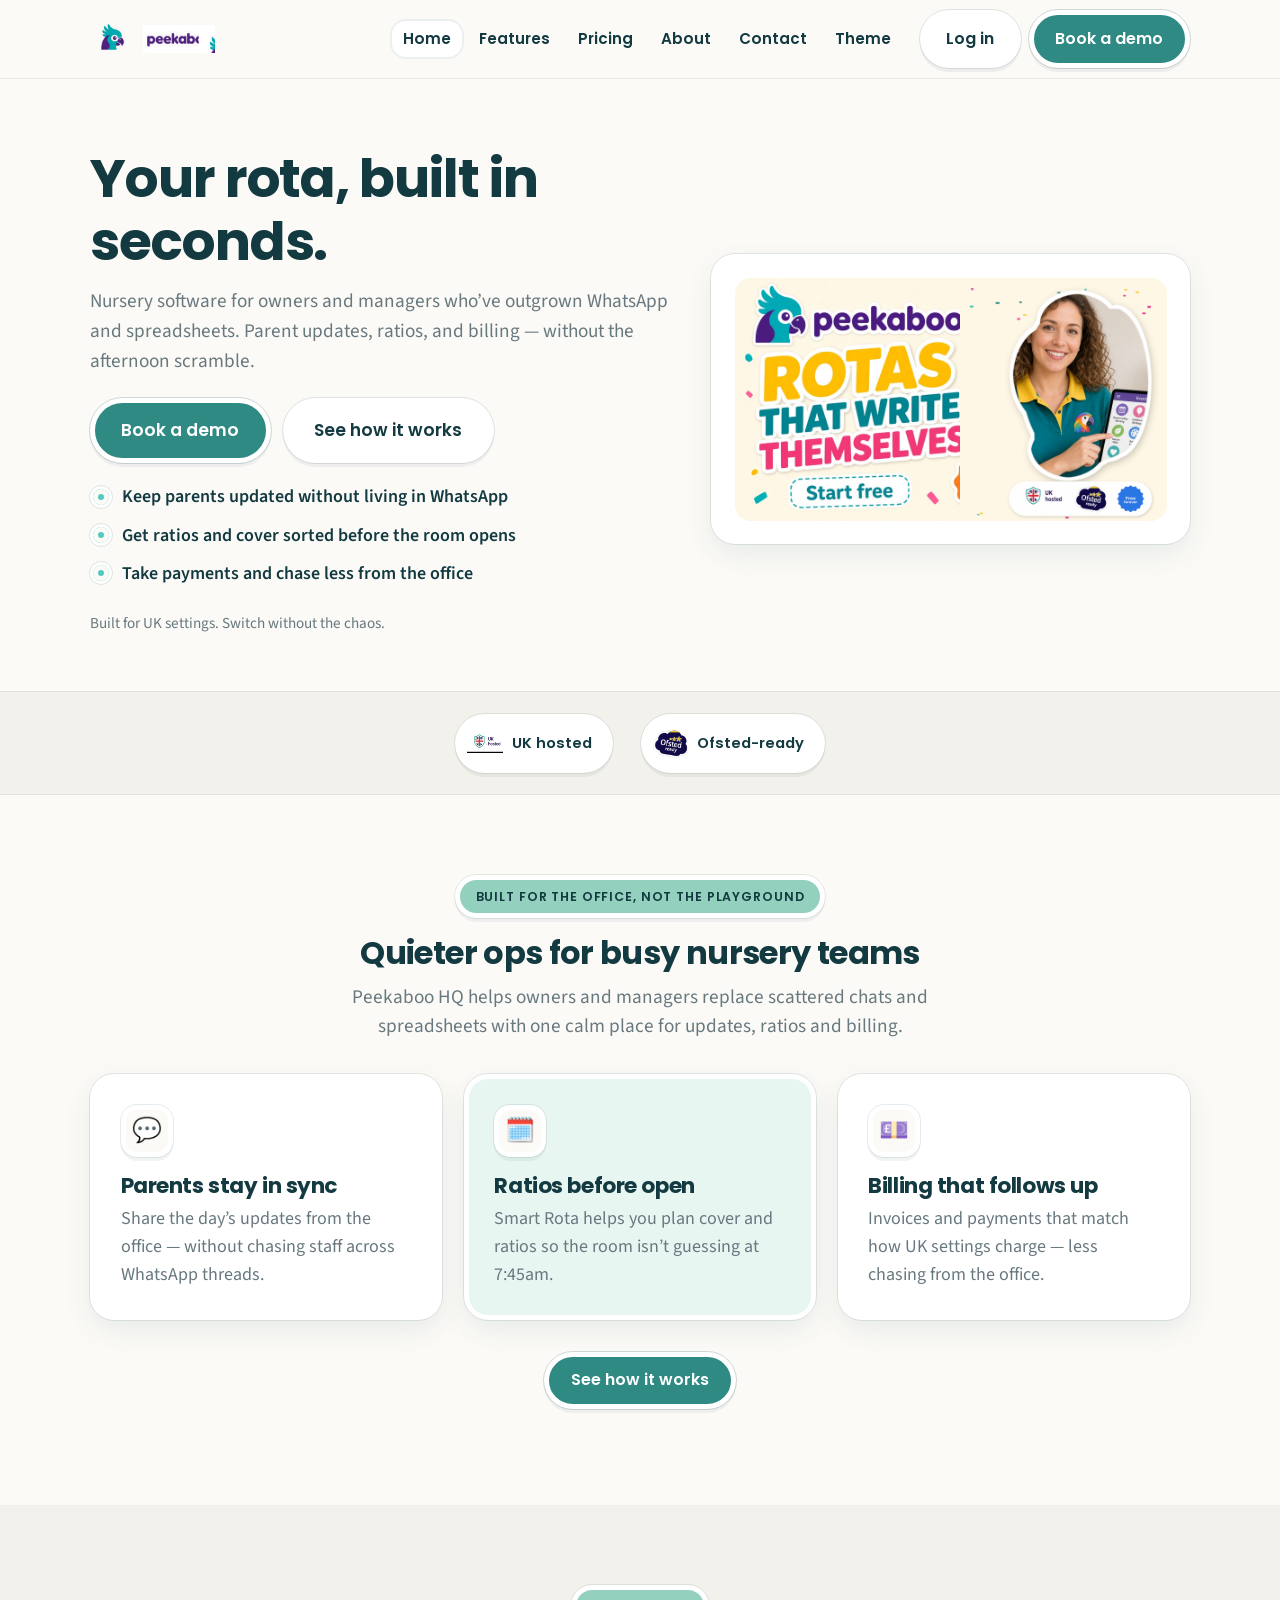
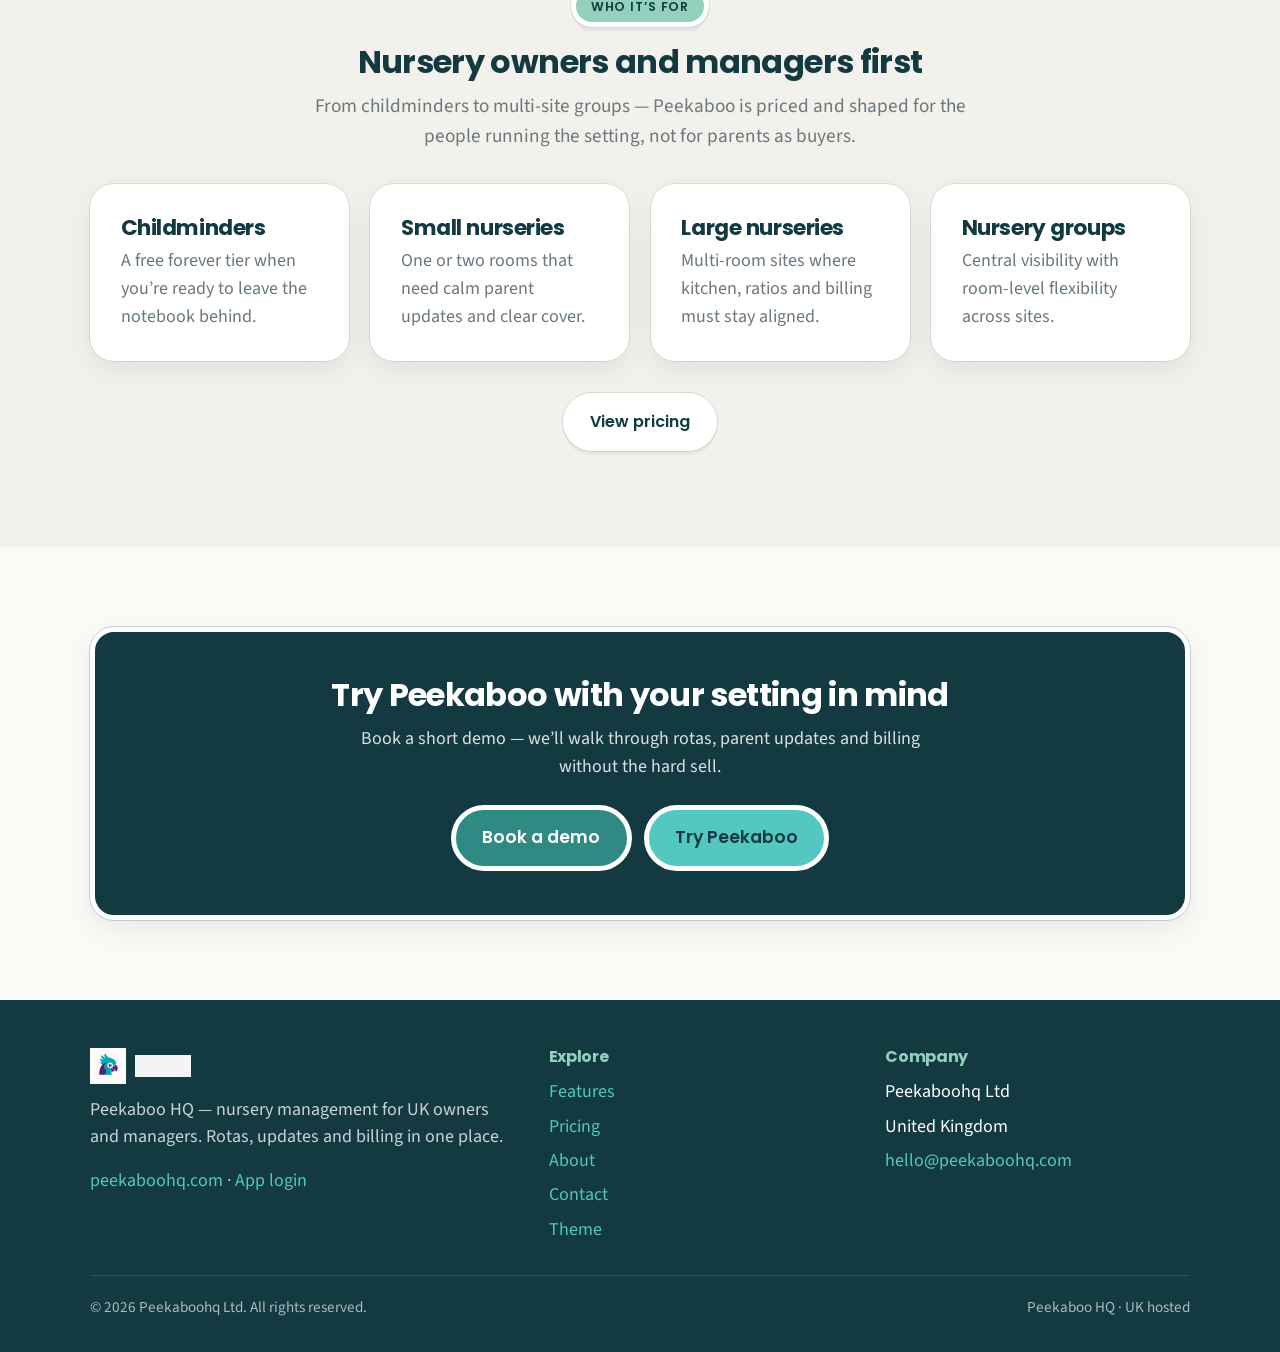
==== index.html @ e53221f2 "Initial Peekaboo HQ marketing site (cream sticker track)" ====
<!DOCTYPE html>
<html lang="en-GB">
<head>
  <meta charset="utf-8">
  <meta name="viewport" content="width=device-width, initial-scale=1">
  <title>Peekaboo HQ — Your rota, built in seconds</title>
  <meta name="description" content="Nursery software for owners and managers. Parent updates, ratios and billing — without the afternoon scramble. Built for UK settings.">
  <link rel="icon" href="assets/favicon.png" type="image/png">
  <link rel="preconnect" href="https://fonts.googleapis.com">
  <link rel="preconnect" href="https://fonts.gstatic.com" crossorigin>
  <link href="https://fonts.googleapis.com/css2?family=Poppins:wght@600;700&family=Source+Sans+3:wght@400;600;700&display=swap" rel="stylesheet">
  <link rel="stylesheet" href="css/styles.css">
</head>
<body>
  <a class="skip-link" href="#main">Skip to content</a>

  <header class="site-header">
    <div class="container nav">
      <a class="brand" href="index.html">
        <img class="brand__mark" src="assets/HEAD-LOGO-app-icon-1024.png" width="44" height="44" alt="">
        <img class="brand__word" src="assets/WORDMARK-peekaboo.png" alt="Peekaboo">
      </a>
      <button class="nav-toggle" type="button" aria-expanded="false" aria-controls="nav-panel" aria-label="Open menu">
        <span class="nav-toggle__bars" aria-hidden="true"></span>
      </button>
      <div class="nav__panel" id="nav-panel">
        <nav class="nav__links" aria-label="Primary">
          <a href="index.html" aria-current="page">Home</a>
          <a href="features.html">Features</a>
          <a href="pricing.html">Pricing</a>
          <a href="about.html">About</a>
          <a href="contact.html">Contact</a>
          <a href="theme.html">Theme</a>
        </nav>
        <div class="nav__cta">
          <a class="btn btn--secondary" href="https://app.peekaboohq.com">Log in</a>
          <a class="btn btn--primary" href="contact.html">Book a demo</a>
        </div>
      </div>
    </div>
  </header>

  <main id="main">
    <section class="hero">
      <div class="container hero__grid">
        <div>
          <h1>Your rota, built in seconds.</h1>
          <p class="lead">Nursery software for owners and managers who’ve outgrown WhatsApp and spreadsheets. Parent updates, ratios, and billing — without the afternoon scramble.</p>
          <div class="btn-row">
            <a class="btn btn--primary btn--lg" href="contact.html">Book a demo</a>
            <a class="btn btn--secondary btn--lg" href="features.html">See how it works</a>
          </div>
          <ul class="hero-bullets">
            <li>Keep parents updated without living in WhatsApp</li>
            <li>Get ratios and cover sorted before the room opens</li>
            <li>Take payments and chase less from the office</li>
          </ul>
          <p class="hero__proof">Built for UK settings. Switch without the chaos.</p>
        </div>
        <aside class="hero__panel" aria-label="Product preview">
          <img src="assets/cream-email-header-rotas-teal-events.png" width="800" height="450" alt="Peekaboo HQ product preview showing rotas and events on cream">
        </aside>
      </div>
    </section>

    <div class="trust" role="region" aria-label="Trust badges">
      <span class="trust__badge">
        <img src="assets/uk-hosted-shield.png" width="36" height="36" alt="">
        UK hosted
      </span>
      <span class="trust__badge">
        <img src="assets/ofsted-ready-cloud.png" width="36" height="36" alt="">
        Ofsted-ready
      </span>
    </div>

    <section class="section">
      <div class="container">
        <div class="center mb-2">
          <p class="eyebrow">Built for the office, not the playground</p>
          <h2>Quieter ops for busy nursery teams</h2>
          <p class="lead">Peekaboo HQ helps owners and managers replace scattered chats and spreadsheets with one calm place for updates, ratios and billing.</p>
        </div>
        <div class="grid grid--3">
          <article class="card">
            <div class="card__icon" aria-hidden="true">💬</div>
            <h3>Parents stay in sync</h3>
            <p>Share the day’s updates from the office — without chasing staff across WhatsApp threads.</p>
          </article>
          <article class="card card--soft">
            <div class="card__icon" aria-hidden="true">🗓️</div>
            <h3>Ratios before open</h3>
            <p>Smart Rota helps you plan cover and ratios so the room isn’t guessing at 7:45am.</p>
          </article>
          <article class="card">
            <div class="card__icon" aria-hidden="true">💷</div>
            <h3>Billing that follows up</h3>
            <p>Invoices and payments that match how UK settings charge — less chasing from the office.</p>
          </article>
        </div>
        <p class="center mt-2"><a class="btn btn--primary" href="features.html">See how it works</a></p>
      </div>
    </section>

    <section class="section section--soft">
      <div class="container">
        <div class="center mb-2">
          <p class="eyebrow">Who it’s for</p>
          <h2>Nursery owners and managers first</h2>
          <p class="lead">From childminders to multi-site groups — Peekaboo is priced and shaped for the people running the setting, not for parents as buyers.</p>
        </div>
        <div class="grid grid--4">
          <article class="card">
            <h3>Childminders</h3>
            <p>A free forever tier when you’re ready to leave the notebook behind.</p>
          </article>
          <article class="card">
            <h3>Small nurseries</h3>
            <p>One or two rooms that need calm parent updates and clear cover.</p>
          </article>
          <article class="card">
            <h3>Large nurseries</h3>
            <p>Multi-room sites where kitchen, ratios and billing must stay aligned.</p>
          </article>
          <article class="card">
            <h3>Nursery groups</h3>
            <p>Central visibility with room-level flexibility across sites.</p>
          </article>
        </div>
        <p class="center mt-2"><a class="btn btn--secondary" href="pricing.html">View pricing</a></p>
      </div>
    </section>

    <section class="section">
      <div class="container">
        <div class="cta-banner">
          <h2>Try Peekaboo with your setting in mind</h2>
          <p>Book a short demo — we’ll walk through rotas, parent updates and billing without the hard sell.</p>
          <div class="btn-row" style="justify-content:center;">
            <a class="btn btn--primary btn--lg" href="contact.html">Book a demo</a>
            <a class="btn btn--accent btn--lg" href="https://app.peekaboohq.com">Try Peekaboo</a>
          </div>
        </div>
      </div>
    </section>
  </main>

  <footer class="site-footer">
    <div class="container">
      <div class="footer__grid">
        <div>
          <a class="footer__brand" href="index.html">
            <img src="assets/HEAD-LOGO-app-icon-1024.png" width="36" height="36" alt="">
            <img class="word" src="assets/WORDMARK-peekaboo.png" alt="Peekaboo">
          </a>
          <p>Peekaboo HQ — nursery management for UK owners and managers. Rotas, updates and billing in one place.</p>
          <p><a href="https://peekaboohq.com/">peekaboohq.com</a> · <a href="https://app.peekaboohq.com">App login</a></p>
        </div>
        <div>
          <h4>Explore</h4>
          <ul>
            <li><a href="features.html">Features</a></li>
            <li><a href="pricing.html">Pricing</a></li>
            <li><a href="about.html">About</a></li>
            <li><a href="contact.html">Contact</a></li>
            <li><a href="theme.html">Theme</a></li>
          </ul>
        </div>
        <div>
          <h4>Company</h4>
          <ul>
            <li>Peekaboohq Ltd</li>
            <li>United Kingdom</li>
            <li><a href="mailto:hello@peekaboohq.com">hello@peekaboohq.com</a></li>
          </ul>
        </div>
      </div>
      <div class="footer__bottom">
        <span>© <span data-year>2026</span> Peekaboohq Ltd. All rights reserved.</span>
        <span>Peekaboo HQ · UK hosted</span>
      </div>
    </div>
  </footer>
  <script src="js/main.js"></script>
</body>
</html>
---- css/styles.css ----
/* ============================================================
   Peekaboo HQ — Cream sticker track
   Gymfinity STRUCTURE (thick white borders, chunky type,
   sticker badges on cream) — not Gymfinity costume.
   ============================================================ */

:root {
  /* Locked cream palette */
  --cream: #FBFAF7;
  --ink: #123A40;
  --cta: #2E8A83;
  --accent: #53C8C0;
  --brand-light: #93D0BD;
  --muted: #67787E;
  --white: #FFFFFF;
  --plum: #5B3A7A; /* logo ink only — not page grounds */

  --bg: var(--cream);
  --bg-soft: #F3F1EB;
  --text: var(--ink);
  --text-muted: var(--muted);

  /* Sticker structure */
  --border-white: 5px solid var(--white);
  --border-ink: 2px solid rgba(18, 58, 64, 0.12);
  --border-ink-strong: 2.5px solid var(--ink);
  --radius: 24px;
  --radius-sm: 16px;
  --radius-pill: 999px;
  --shadow: 0 10px 28px rgba(18, 58, 64, 0.08);
  --shadow-sticker: 0 4px 0 rgba(18, 58, 64, 0.06);

  --font-display: "Poppins", system-ui, sans-serif;
  --font-body: "Source Sans 3", "Source Sans Pro", system-ui, sans-serif;
  --fs-hero: clamp(2.15rem, 5vw, 3.35rem);
  --fs-h1: clamp(1.85rem, 3.5vw, 2.6rem);
  --fs-h2: clamp(1.45rem, 2.8vw, 2rem);
  --fs-h3: clamp(1.15rem, 2vw, 1.35rem);
  --fs-body: 1.125rem;
  --fs-small: 0.95rem;
  --lh: 1.55;
  --lh-tight: 1.18;

  --max: 1100px;
  --pad: clamp(1.15rem, 4vw, 1.75rem);
  --header-h: 78px;
  --transition: 0.18s ease;
}

*, *::before, *::after { box-sizing: border-box; }
html { scroll-behavior: smooth; }
body {
  margin: 0;
  font-family: var(--font-body);
  font-size: var(--fs-body);
  line-height: var(--lh);
  color: var(--text);
  background: var(--bg);
  -webkit-font-smoothing: antialiased;
}
img, svg { display: block; max-width: 100%; height: auto; }
a { color: var(--cta); text-decoration-thickness: 2px; text-underline-offset: 3px; }
a:hover { color: var(--ink); }
ul, ol { margin: 0; padding: 0; list-style: none; }
p { margin: 0 0 1rem; }
h1, h2, h3, h4 {
  font-family: var(--font-display);
  line-height: var(--lh-tight);
  font-weight: 700;
  margin: 0 0 0.7rem;
  letter-spacing: -0.02em;
  color: var(--ink);
}
h1 { font-size: var(--fs-h1); }
h2 { font-size: var(--fs-h2); }
h3 { font-size: var(--fs-h3); }
button, input, select, textarea { font: inherit; color: inherit; }

:focus-visible {
  outline: 3px solid var(--accent);
  outline-offset: 3px;
}
.skip-link {
  position: absolute;
  left: -9999px;
  top: 0;
  background: var(--ink);
  color: var(--white);
  padding: 0.75rem 1.25rem;
  z-index: 1000;
  border-radius: var(--radius-sm);
}
.skip-link:focus { left: 1rem; top: 1rem; }

.container {
  width: min(100% - 2 * var(--pad), var(--max));
  margin-inline: auto;
}
.section { padding: clamp(2.75rem, 6.5vw, 5rem) 0; }
.section--soft { background: var(--bg-soft); }
.section--cta { background: var(--ink); color: var(--white); }
.section--cta h2, .section--cta p { color: var(--white); }
.section--cta p { opacity: 0.88; }

.eyebrow {
  display: inline-block;
  font-family: var(--font-display);
  font-weight: 600;
  font-size: 0.78rem;
  text-transform: uppercase;
  letter-spacing: 0.07em;
  color: var(--ink);
  background: var(--brand-light);
  border: var(--border-white);
  outline: 1.5px solid rgba(18, 58, 64, 0.1);
  border-radius: var(--radius-pill);
  padding: 0.4rem 0.95rem;
  margin-bottom: 1rem;
  box-shadow: var(--shadow-sticker);
}
.lead { font-size: 1.2rem; color: var(--text-muted); max-width: 42rem; }
.center { text-align: center; }
.center .lead { margin-inline: auto; }

/* Header */
.site-header {
  position: sticky;
  top: 0;
  z-index: 100;
  background: rgba(251, 250, 247, 0.94);
  backdrop-filter: blur(8px);
  border-bottom: 1.5px solid rgba(18, 58, 64, 0.08);
}
.nav {
  display: flex;
  align-items: center;
  justify-content: space-between;
  gap: 1rem;
  min-height: var(--header-h);
}
.brand {
  display: flex;
  align-items: center;
  gap: 0.55rem;
  text-decoration: none;
  color: var(--ink);
}
.brand:hover { color: var(--ink); }
.brand__mark { width: 44px; height: 44px; flex-shrink: 0; }
.brand__word { height: 28px; width: auto; }

.nav__links {
  display: flex;
  align-items: center;
  gap: 0.15rem;
}
.nav__links a {
  text-decoration: none;
  font-family: var(--font-display);
  font-weight: 600;
  font-size: 0.95rem;
  color: var(--ink);
  padding: 0.5rem 0.8rem;
  border-radius: var(--radius-sm);
  transition: background var(--transition);
}
.nav__links a:hover,
.nav__links a[aria-current="page"] {
  background: var(--white);
  box-shadow: inset 0 0 0 2px rgba(18, 58, 64, 0.08);
  color: var(--ink);
}
.nav__cta { display: flex; align-items: center; gap: 0.5rem; }

.nav-toggle {
  display: none;
  background: var(--white);
  border: var(--border-white);
  outline: 1.5px solid rgba(18, 58, 64, 0.12);
  border-radius: var(--radius-sm);
  width: 48px;
  height: 48px;
  cursor: pointer;
  padding: 0;
  align-items: center;
  justify-content: center;
  box-shadow: var(--shadow-sticker);
}
.nav-toggle__bars {
  display: block;
  width: 20px;
  height: 2.5px;
  background: var(--ink);
  border-radius: 2px;
  position: relative;
}
.nav-toggle__bars::before,
.nav-toggle__bars::after {
  content: "";
  position: absolute;
  left: 0;
  width: 20px;
  height: 2.5px;
  background: var(--ink);
  border-radius: 2px;
}
.nav-toggle__bars::before { top: -6px; }
.nav-toggle__bars::after { top: 6px; }
.nav-toggle[aria-expanded="true"] .nav-toggle__bars { background: transparent; }
.nav-toggle[aria-expanded="true"] .nav-toggle__bars::before {
  top: 0; transform: rotate(45deg);
}
.nav-toggle[aria-expanded="true"] .nav-toggle__bars::after {
  top: 0; transform: rotate(-45deg);
}

@media (max-width: 900px) {
  .nav-toggle { display: flex; }
  .brand__word { height: 24px; }
  .nav__panel {
    display: none;
    position: absolute;
    top: 100%;
    left: 0;
    right: 0;
    background: var(--cream);
    border-bottom: 1.5px solid rgba(18, 58, 64, 0.1);
    padding: 1rem var(--pad) 1.5rem;
    flex-direction: column;
    gap: 0.5rem;
    box-shadow: var(--shadow);
  }
  .nav__panel.is-open { display: flex; }
  .nav__links { flex-direction: column; align-items: stretch; }
  .nav__cta { flex-direction: column; width: 100%; margin-top: 0.5rem; }
  .nav__cta .btn { width: 100%; justify-content: center; }
}
@media (min-width: 901px) {
  .nav__panel {
    display: flex !important;
    align-items: center;
    gap: 1rem;
    flex: 1;
    justify-content: flex-end;
  }
}

/* Buttons — chunky sticker CTAs */
.btn {
  display: inline-flex;
  align-items: center;
  justify-content: center;
  gap: 0.4rem;
  font-family: var(--font-display);
  font-weight: 600;
  font-size: 1rem;
  text-decoration: none;
  border: var(--border-white);
  outline: 1.5px solid rgba(18, 58, 64, 0.12);
  border-radius: var(--radius-pill);
  padding: 0.72rem 1.35rem;
  cursor: pointer;
  box-shadow: var(--shadow-sticker);
  transition: transform var(--transition), box-shadow var(--transition), background var(--transition);
  white-space: nowrap;
  color: var(--ink);
  background: var(--white);
}
.btn:hover {
  transform: translateY(-2px);
  box-shadow: 0 8px 0 rgba(18, 58, 64, 0.06);
  color: var(--ink);
  text-decoration: none;
}
.btn:active { transform: translateY(0); box-shadow: none; }
.btn--primary {
  background: var(--cta);
  color: var(--white);
  outline-color: rgba(18, 58, 64, 0.18);
}
.btn--primary:hover { background: #267a74; color: var(--white); }
.btn--secondary {
  background: var(--white);
  color: var(--ink);
}
.btn--ghost {
  background: transparent;
  border-color: transparent;
  outline: 2px solid rgba(255, 255, 255, 0.35);
  color: var(--white);
  box-shadow: none;
}
.btn--ghost:hover { background: rgba(255,255,255,0.1); color: var(--white); }
.btn--accent { background: var(--accent); color: var(--ink); }
.btn--lg { padding: 0.9rem 1.65rem; font-size: 1.08rem; }
.btn-row { display: flex; flex-wrap: wrap; gap: 0.75rem; }

/* Cards — thick white sticker borders on cream */
.card {
  background: var(--white);
  border: var(--border-white);
  outline: 1.5px solid rgba(18, 58, 64, 0.1);
  border-radius: var(--radius);
  padding: 1.6rem;
  box-shadow: var(--shadow);
  height: 100%;
}
.card--tint {
  background: var(--brand-light);
}
.card--soft {
  background: #E8F6F2;
}
.card__icon {
  width: 52px;
  height: 52px;
  display: flex;
  align-items: center;
  justify-content: center;
  font-size: 1.5rem;
  background: var(--cream);
  border: var(--border-white);
  outline: 1.5px solid rgba(18, 58, 64, 0.1);
  border-radius: var(--radius-sm);
  margin-bottom: 1rem;
  box-shadow: var(--shadow-sticker);
}
.card h3 { margin-bottom: 0.45rem; }
.card p:last-child { margin-bottom: 0; color: var(--text-muted); }

.grid { display: grid; gap: 1.35rem; }
.grid--2 { grid-template-columns: repeat(2, 1fr); }
.grid--3 { grid-template-columns: repeat(3, 1fr); }
.grid--4 { grid-template-columns: repeat(4, 1fr); }
@media (max-width: 900px) {
  .grid--3, .grid--4 { grid-template-columns: repeat(2, 1fr); }
}
@media (max-width: 600px) {
  .grid--2, .grid--3, .grid--4 { grid-template-columns: 1fr; }
}

/* Hero */
.hero {
  padding: clamp(2.5rem, 6vw, 4.25rem) 0 2.5rem;
  background: var(--cream);
}
.hero__grid {
  display: grid;
  grid-template-columns: 1.1fr 0.9fr;
  gap: 2.25rem;
  align-items: center;
}
@media (max-width: 860px) {
  .hero__grid { grid-template-columns: 1fr; }
}
.hero h1 {
  font-size: var(--fs-hero);
  margin-bottom: 0.85rem;
}
.hero .lead { margin-bottom: 1.35rem; }
.hero__proof {
  margin-top: 1rem;
  font-size: var(--fs-small);
  color: var(--muted);
}
.hero__panel {
  background: var(--white);
  border: var(--border-white);
  outline: 1.5px solid rgba(18, 58, 64, 0.1);
  border-radius: var(--radius);
  padding: 1.15rem;
  box-shadow: var(--shadow);
  overflow: hidden;
}
.hero__panel img {
  width: 100%;
  border-radius: calc(var(--radius) - 8px);
}
.hero-bullets {
  margin: 1.25rem 0 1.5rem;
  display: grid;
  gap: 0.65rem;
}
.hero-bullets li {
  display: flex;
  align-items: flex-start;
  gap: 0.65rem;
  font-weight: 600;
  color: var(--ink);
}
.hero-bullets li::before {
  content: "";
  flex-shrink: 0;
  width: 22px;
  height: 22px;
  margin-top: 0.15rem;
  border-radius: 50%;
  background: var(--accent);
  border: 3px solid var(--white);
  outline: 1.5px solid rgba(18, 58, 64, 0.12);
  box-shadow: inset 0 0 0 5px var(--cream);
}

/* Trust / badge strip — UK hosted · Ofsted-ready only on heroes */
.trust {
  display: flex;
  flex-wrap: wrap;
  justify-content: center;
  align-items: center;
  gap: 1rem 1.75rem;
  padding: 1.35rem 0;
  border-block: 1.5px solid rgba(18, 58, 64, 0.08);
  background: var(--bg-soft);
}
.trust__badge {
  display: inline-flex;
  align-items: center;
  gap: 0.55rem;
  background: var(--white);
  border: var(--border-white);
  outline: 1.5px solid rgba(18, 58, 64, 0.1);
  border-radius: var(--radius-pill);
  padding: 0.4rem 1rem 0.4rem 0.45rem;
  font-family: var(--font-display);
  font-weight: 600;
  font-size: 0.92rem;
  box-shadow: var(--shadow-sticker);
  color: var(--ink);
}
.trust__badge img {
  width: 36px;
  height: 36px;
  object-fit: contain;
}

/* Feature rows */
.feature-row {
  display: grid;
  grid-template-columns: 1fr 1fr;
  gap: 2rem;
  align-items: center;
  margin-bottom: 2.75rem;
}
.feature-row:last-child { margin-bottom: 0; }
.feature-row--flip .feature-row__copy { order: 2; }
@media (max-width: 750px) {
  .feature-row { grid-template-columns: 1fr; }
  .feature-row--flip .feature-row__copy { order: 0; }
}
.feature-visual {
  background: var(--white);
  border: var(--border-white);
  outline: 1.5px solid rgba(18, 58, 64, 0.1);
  border-radius: var(--radius);
  padding: 1.5rem;
  box-shadow: var(--shadow);
  min-height: 200px;
}
.pain {
  font-size: var(--fs-small);
  color: var(--muted);
  font-style: italic;
  margin-bottom: 0.5rem;
}
.safer {
  margin-top: 0.85rem;
  padding: 0.75rem 1rem;
  background: #E8F6F2;
  border: var(--border-white);
  outline: 1.5px solid rgba(18, 58, 64, 0.08);
  border-radius: var(--radius-sm);
  font-size: var(--fs-small);
  color: var(--ink);
}

.fake-ui { display: grid; gap: 0.55rem; }
.fake-bar {
  height: 14px;
  border-radius: 8px;
  background: var(--bg-soft);
  border: 2px solid rgba(18, 58, 64, 0.08);
}
.fake-bar--short { width: 55%; }
.fake-bar--a { background: var(--accent); width: 72%; }
.fake-bar--c { background: var(--cta); width: 48%; }
.fake-bar--l { background: var(--brand-light); width: 88%; }
.fake-pills { display: flex; flex-wrap: wrap; gap: 0.4rem; margin-top: 0.5rem; }
.fake-pill {
  padding: 0.35rem 0.75rem;
  border-radius: var(--radius-pill);
  border: 3px solid var(--white);
  outline: 1.5px solid rgba(18, 58, 64, 0.1);
  font-size: 0.78rem;
  font-weight: 700;
  font-family: var(--font-display);
  background: var(--cream);
  color: var(--ink);
}
.fake-pill--a { background: var(--accent); }
.fake-pill--c { background: var(--cta); color: var(--white); }
.fake-pill--l { background: var(--brand-light); }

/* Pricing */
.price-grid {
  display: grid;
  grid-template-columns: repeat(4, 1fr);
  gap: 1.15rem;
  align-items: stretch;
}
@media (max-width: 1000px) {
  .price-grid { grid-template-columns: repeat(2, 1fr); }
}
@media (max-width: 560px) {
  .price-grid { grid-template-columns: 1fr; }
}
.price-card {
  background: var(--white);
  border: var(--border-white);
  outline: 1.5px solid rgba(18, 58, 64, 0.1);
  border-radius: var(--radius);
  padding: 1.45rem;
  box-shadow: var(--shadow);
  display: flex;
  flex-direction: column;
  position: relative;
}
.price-card--featured {
  background: #E8F6F2;
  outline-color: var(--cta);
  outline-width: 2.5px;
}
.price-card__badge {
  position: absolute;
  top: -12px;
  right: 1rem;
  background: var(--cta);
  color: var(--white);
  font-family: var(--font-display);
  font-weight: 600;
  font-size: 0.75rem;
  padding: 0.3rem 0.75rem;
  border: 3px solid var(--white);
  outline: 1.5px solid rgba(18, 58, 64, 0.12);
  border-radius: var(--radius-pill);
}
.price-card__tier {
  font-family: var(--font-display);
  font-size: 1.25rem;
  font-weight: 700;
  margin-bottom: 0.2rem;
}
.price-card__price {
  font-family: var(--font-display);
  font-size: 1.85rem;
  font-weight: 700;
  margin: 0.45rem 0;
  color: var(--ink);
}
.price-card__price small {
  font-size: 0.95rem;
  font-weight: 500;
  color: var(--muted);
}
.price-card ul {
  flex: 1;
  margin: 0.85rem 0 1.35rem;
  display: grid;
  gap: 0.45rem;
}
.price-card li {
  padding-left: 1.4rem;
  position: relative;
  font-size: var(--fs-small);
  color: var(--text-muted);
}
.price-card li::before {
  content: "✓";
  position: absolute;
  left: 0;
  font-weight: 800;
  color: var(--cta);
}

.compare {
  width: 100%;
  border-collapse: collapse;
  background: var(--white);
  border: var(--border-white);
  outline: 1.5px solid rgba(18, 58, 64, 0.1);
  border-radius: var(--radius);
  overflow: hidden;
  box-shadow: var(--shadow);
  font-size: var(--fs-small);
}
.compare th, .compare td {
  padding: 0.8rem 1rem;
  text-align: left;
  border-bottom: 1.5px solid rgba(18, 58, 64, 0.08);
}
.compare th {
  font-family: var(--font-display);
  background: var(--bg-soft);
  font-weight: 600;
}
.compare tr:last-child td { border-bottom: none; }
.compare-wrap { overflow-x: auto; }

/* Forms */
.form-card {
  background: var(--white);
  border: var(--border-white);
  outline: 1.5px solid rgba(18, 58, 64, 0.1);
  border-radius: var(--radius);
  padding: 2rem;
  box-shadow: var(--shadow);
  max-width: 560px;
}
.form-group { margin-bottom: 1.1rem; }
.form-group label {
  display: block;
  font-family: var(--font-display);
  font-weight: 600;
  margin-bottom: 0.35rem;
  font-size: 0.95rem;
}
.form-group input,
.form-group select,
.form-group textarea {
  width: 100%;
  padding: 0.72rem 1rem;
  border: 2px solid rgba(18, 58, 64, 0.15);
  border-radius: var(--radius-sm);
  background: var(--cream);
  transition: background var(--transition), border-color var(--transition);
}
.form-group input:focus,
.form-group select:focus,
.form-group textarea:focus {
  background: var(--white);
  border-color: var(--cta);
  outline: 3px solid rgba(83, 200, 192, 0.35);
  outline-offset: 1px;
}
.form-group textarea { min-height: 130px; resize: vertical; }
.form-success {
  display: none;
  background: #E8F6F2;
  border: var(--border-white);
  outline: 1.5px solid rgba(18, 58, 64, 0.1);
  border-radius: var(--radius);
  padding: 1.5rem;
  box-shadow: var(--shadow);
  max-width: 560px;
}
.form-success.is-visible { display: block; }
.form-card.is-hidden { display: none; }

/* Theme page */
.swatch-grid {
  display: grid;
  grid-template-columns: repeat(auto-fill, minmax(140px, 1fr));
  gap: 1rem;
}
.swatch {
  border: var(--border-white);
  outline: 1.5px solid rgba(18, 58, 64, 0.1);
  border-radius: var(--radius-sm);
  overflow: hidden;
  box-shadow: var(--shadow-sticker);
  background: var(--white);
}
.swatch__colour { height: 80px; }
.swatch__meta { padding: 0.75rem; font-size: 0.85rem; }
.swatch__meta strong { display: block; font-family: var(--font-display); }
.dos-donts {
  display: grid;
  grid-template-columns: 1fr 1fr;
  gap: 1.25rem;
}
@media (max-width: 650px) { .dos-donts { grid-template-columns: 1fr; } }
.do, .dont {
  border: var(--border-white);
  outline: 1.5px solid rgba(18, 58, 64, 0.1);
  border-radius: var(--radius);
  padding: 1.5rem;
  box-shadow: var(--shadow);
}
.do { background: #E8F6F2; }
.dont { background: #F7EEEA; }
.do h3, .dont h3 { font-size: 1.15rem; }
.type-sample {
  border: var(--border-white);
  outline: 1.5px solid rgba(18, 58, 64, 0.1);
  border-radius: var(--radius);
  padding: 1.5rem;
  background: var(--white);
  box-shadow: var(--shadow);
  margin-bottom: 1rem;
}
.type-sample .label {
  font-size: 0.78rem;
  text-transform: uppercase;
  letter-spacing: 0.05em;
  color: var(--muted);
  margin-bottom: 0.5rem;
  font-weight: 700;
  font-family: var(--font-display);
}
.theme-one-liner {
  background: var(--white);
  border: var(--border-white);
  outline: 2.5px solid var(--cta);
  border-radius: var(--radius);
  padding: 1.5rem 1.75rem;
  box-shadow: var(--shadow);
  font-size: 1.15rem;
  font-weight: 600;
  color: var(--ink);
}

/* CTA banner */
.cta-banner {
  background: var(--ink);
  color: var(--white);
  border: var(--border-white);
  outline: 1.5px solid rgba(18, 58, 64, 0.2);
  border-radius: var(--radius);
  padding: clamp(2rem, 4vw, 2.75rem);
  box-shadow: var(--shadow);
  text-align: center;
}
.cta-banner h2 { color: var(--white); }
.cta-banner p {
  color: rgba(255,255,255,0.85);
  max-width: 36rem;
  margin-inline: auto;
  margin-bottom: 1.5rem;
}

.story-panel {
  background: var(--white);
  border: var(--border-white);
  outline: 1.5px solid rgba(18, 58, 64, 0.1);
  border-radius: var(--radius);
  padding: clamp(1.5rem, 4vw, 2.35rem);
  box-shadow: var(--shadow);
}

/* Footer — no social */
.site-footer {
  background: var(--ink);
  color: var(--white);
  padding: 3rem 0 2rem;
}
.footer__grid {
  display: grid;
  grid-template-columns: 1.4fr 1fr 1fr;
  gap: 2rem;
  margin-bottom: 2rem;
}
@media (max-width: 700px) {
  .footer__grid { grid-template-columns: 1fr; }
}
.site-footer a { color: var(--accent); text-decoration: none; }
.site-footer a:hover { color: var(--brand-light); text-decoration: underline; }
.site-footer h4 {
  font-family: var(--font-display);
  color: var(--brand-light);
  margin-bottom: 0.75rem;
  font-size: 1rem;
}
.site-footer ul { display: grid; gap: 0.4rem; }
.site-footer p { color: rgba(255,255,255,0.78); }
.footer__brand {
  display: flex;
  align-items: center;
  gap: 0.55rem;
  margin-bottom: 0.75rem;
  text-decoration: none;
}
.footer__brand:hover { opacity: 0.9; }
.footer__brand img:first-child { width: 36px; height: 36px; }
.footer__brand .word { height: 22px; width: auto; filter: brightness(0) invert(1); opacity: 0.95; }
.footer__bottom {
  border-top: 1.5px solid rgba(255,255,255,0.12);
  padding-top: 1.25rem;
  font-size: var(--fs-small);
  color: rgba(255,255,255,0.65);
  display: flex;
  flex-wrap: wrap;
  gap: 0.5rem 1.5rem;
  justify-content: space-between;
}

.mt-0 { margin-top: 0; }
.mb-0 { margin-bottom: 0; }
.mb-1 { margin-bottom: 1rem; }
.mb-2 { margin-bottom: 2rem; }
.mt-2 { margin-top: 2rem; }
.page-hero {
  padding: clamp(2.25rem, 5vw, 3.5rem) 0 1.5rem;
}
.visually-hidden {
  position: absolute;
  width: 1px; height: 1px;
  padding: 0; margin: -1px;
  overflow: hidden; clip: rect(0,0,0,0);
  border: 0;
}
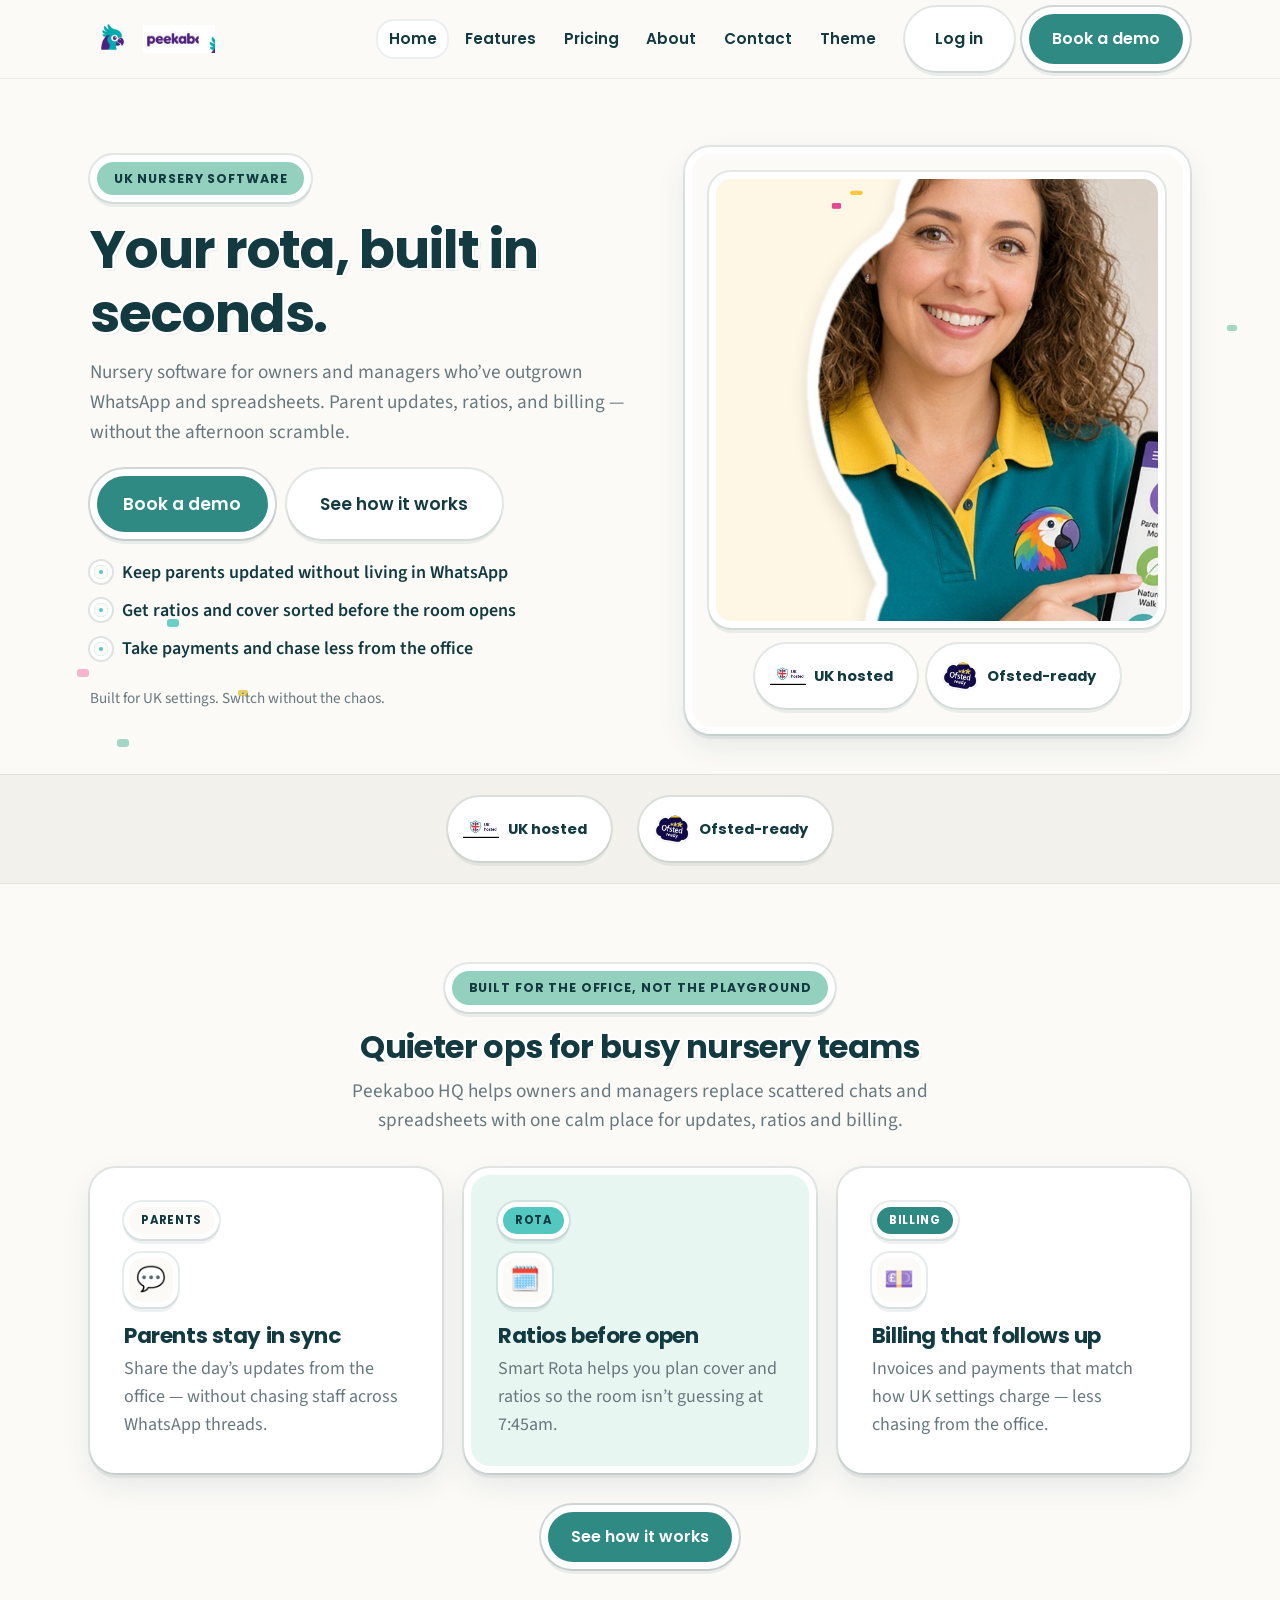
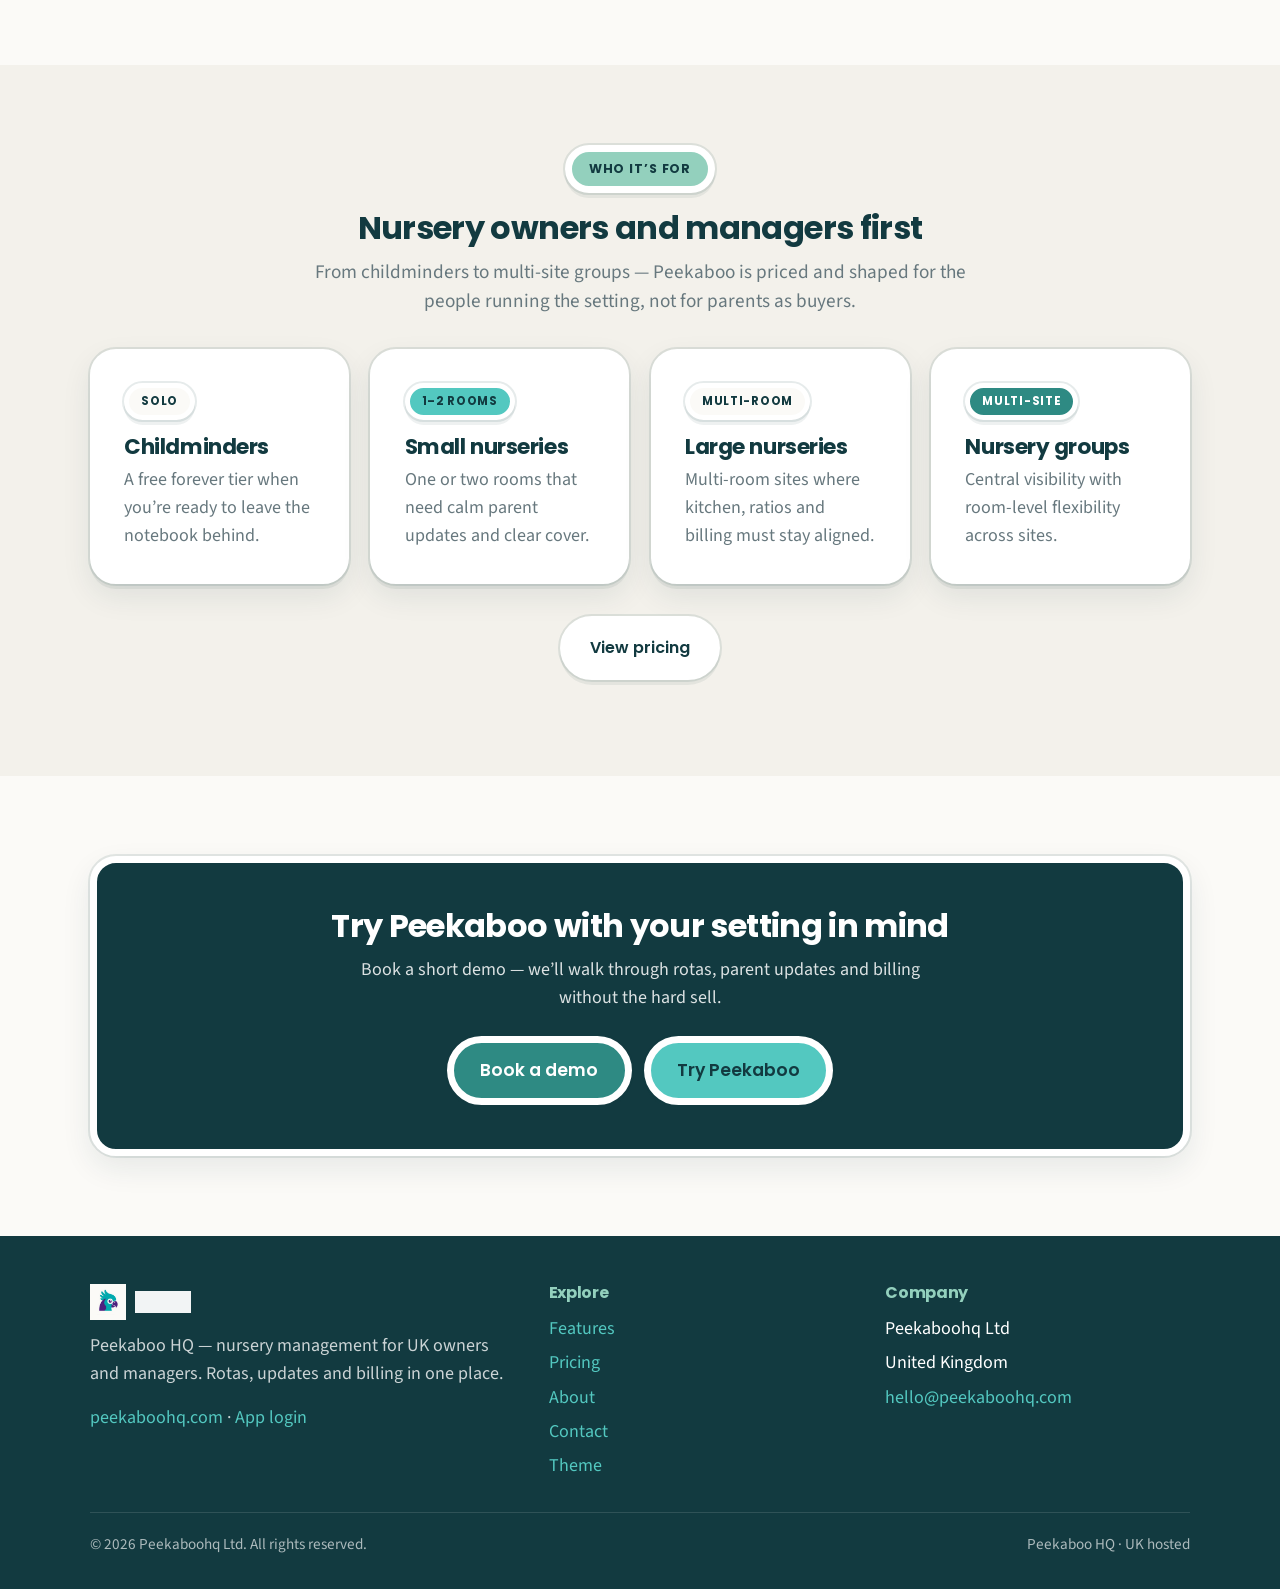
==== commit f006cc82: "Strengthen cream sticker theme; rebuild hero without Free Forever" ====
--- a/index.html
+++ b/index.html
@@ -41,10 +41,11 @@
   </header>
 
   <main id="main">
-    <section class="hero">
+    <section class="hero hero--confetti">
       <div class="container hero__grid">
         <div>
-          <h1>Your rota, built in seconds.</h1>
+          <p class="eyebrow">UK nursery software</p>
+          <h1 class="display-outline">Your rota, built in seconds.</h1>
           <p class="lead">Nursery software for owners and managers who’ve outgrown WhatsApp and spreadsheets. Parent updates, ratios, and billing — without the afternoon scramble.</p>
           <div class="btn-row">
             <a class="btn btn--primary btn--lg" href="contact.html">Book a demo</a>
@@ -57,8 +58,20 @@
           </ul>
           <p class="hero__proof">Built for UK settings. Switch without the chaos.</p>
         </div>
-        <aside class="hero__panel" aria-label="Product preview">
-          <img src="assets/cream-email-header-rotas-teal-events.png" width="800" height="450" alt="Peekaboo HQ product preview showing rotas and events on cream">
+        <aside class="hero-sticker" aria-label="Peekaboo in the nursery office">
+          <div class="hero-sticker__photo">
+            <img src="assets/hero-staff.png" width="620" height="610" alt="Nursery manager using Peekaboo on a tablet">
+          </div>
+          <div class="hero-sticker__badges">
+            <span class="trust__badge">
+              <img src="assets/uk-hosted-shield.png" width="36" height="36" alt="">
+              UK hosted
+            </span>
+            <span class="trust__badge">
+              <img src="assets/ofsted-ready-cloud.png" width="36" height="36" alt="">
+              Ofsted-ready
+            </span>
+          </div>
         </aside>
       </div>
     </section>
@@ -78,21 +91,24 @@
       <div class="container">
         <div class="center mb-2">
           <p class="eyebrow">Built for the office, not the playground</p>
-          <h2>Quieter ops for busy nursery teams</h2>
+          <h2 class="display-outline">Quieter ops for busy nursery teams</h2>
           <p class="lead">Peekaboo HQ helps owners and managers replace scattered chats and spreadsheets with one calm place for updates, ratios and billing.</p>
         </div>
         <div class="grid grid--3">
           <article class="card">
+            <span class="chip">Parents</span>
             <div class="card__icon" aria-hidden="true">💬</div>
             <h3>Parents stay in sync</h3>
             <p>Share the day’s updates from the office — without chasing staff across WhatsApp threads.</p>
           </article>
           <article class="card card--soft">
+            <span class="chip chip--accent">Rota</span>
             <div class="card__icon" aria-hidden="true">🗓️</div>
             <h3>Ratios before open</h3>
             <p>Smart Rota helps you plan cover and ratios so the room isn’t guessing at 7:45am.</p>
           </article>
           <article class="card">
+            <span class="chip chip--cta">Billing</span>
             <div class="card__icon" aria-hidden="true">💷</div>
             <h3>Billing that follows up</h3>
             <p>Invoices and payments that match how UK settings charge — less chasing from the office.</p>
@@ -111,18 +127,22 @@
         </div>
         <div class="grid grid--4">
           <article class="card">
+            <span class="chip">Solo</span>
             <h3>Childminders</h3>
             <p>A free forever tier when you’re ready to leave the notebook behind.</p>
           </article>
           <article class="card">
+            <span class="chip chip--accent">1–2 rooms</span>
             <h3>Small nurseries</h3>
             <p>One or two rooms that need calm parent updates and clear cover.</p>
           </article>
           <article class="card">
+            <span class="chip">Multi-room</span>
             <h3>Large nurseries</h3>
             <p>Multi-room sites where kitchen, ratios and billing must stay aligned.</p>
           </article>
           <article class="card">
+            <span class="chip chip--cta">Multi-site</span>
             <h3>Nursery groups</h3>
             <p>Central visibility with room-level flexibility across sites.</p>
           </article>
--- a/css/styles.css
+++ b/css/styles.css
@@ -20,15 +20,17 @@
   --text: var(--ink);
   --text-muted: var(--muted);
 
-  /* Sticker structure */
-  --border-white: 5px solid var(--white);
+  /* Sticker structure — Gymfinity-loud borders */
+  --border-white: 7px solid var(--white);
+  --border-white-sm: 5px solid var(--white);
   --border-ink: 2px solid rgba(18, 58, 64, 0.12);
   --border-ink-strong: 2.5px solid var(--ink);
-  --radius: 24px;
-  --radius-sm: 16px;
+  --radius: 26px;
+  --radius-sm: 18px;
   --radius-pill: 999px;
-  --shadow: 0 10px 28px rgba(18, 58, 64, 0.08);
-  --shadow-sticker: 0 4px 0 rgba(18, 58, 64, 0.06);
+  --shadow: 0 12px 30px rgba(18, 58, 64, 0.09);
+  --shadow-sticker: 0 5px 0 rgba(18, 58, 64, 0.07);
+  --outline-soft: 2px solid rgba(18, 58, 64, 0.1);
 
   --font-display: "Poppins", system-ui, sans-serif;
   --font-body: "Source Sans 3", "Source Sans Pro", system-ui, sans-serif;
@@ -105,18 +107,53 @@
 .eyebrow {
   display: inline-block;
   font-family: var(--font-display);
-  font-weight: 600;
+  font-weight: 700;
   font-size: 0.78rem;
   text-transform: uppercase;
   letter-spacing: 0.07em;
   color: var(--ink);
   background: var(--brand-light);
   border: var(--border-white);
-  outline: 1.5px solid rgba(18, 58, 64, 0.1);
+  outline: var(--outline-soft);
   border-radius: var(--radius-pill);
-  padding: 0.4rem 0.95rem;
+  padding: 0.45rem 1.05rem;
   margin-bottom: 1rem;
   box-shadow: var(--shadow-sticker);
+}
+
+/* Mini sticker chips for cards / sections */
+.chip {
+  display: inline-block;
+  font-family: var(--font-display);
+  font-weight: 700;
+  font-size: 0.72rem;
+  text-transform: uppercase;
+  letter-spacing: 0.06em;
+  color: var(--ink);
+  background: var(--cream);
+  border: var(--border-white-sm);
+  outline: var(--outline-soft);
+  border-radius: var(--radius-pill);
+  padding: 0.28rem 0.75rem;
+  margin-bottom: 0.85rem;
+  box-shadow: var(--shadow-sticker);
+}
+.chip--accent { background: var(--accent); }
+.chip--cta { background: var(--cta); color: var(--white); }
+.chip--soft { background: #E8F6F2; }
+
+/* Chunky outlined display (white stroke simulation) */
+.display-outline {
+  text-shadow:
+    2px 0 0 var(--white),
+    -2px 0 0 var(--white),
+    0 2px 0 var(--white),
+    0 -2px 0 var(--white),
+    2px 2px 0 var(--white),
+    -2px 2px 0 var(--white),
+    2px -2px 0 var(--white),
+    -2px -2px 0 var(--white),
+    3px 3px 0 rgba(18, 58, 64, 0.06);
 }
 .lead { font-size: 1.2rem; color: var(--text-muted); max-width: 42rem; }
 .center { text-align: center; }
@@ -176,7 +213,7 @@
   display: none;
   background: var(--white);
   border: var(--border-white);
-  outline: 1.5px solid rgba(18, 58, 64, 0.12);
+  outline: var(--outline-soft);
   border-radius: var(--radius-sm);
   width: 48px;
   height: 48px;
@@ -256,9 +293,9 @@
   font-size: 1rem;
   text-decoration: none;
   border: var(--border-white);
-  outline: 1.5px solid rgba(18, 58, 64, 0.12);
+  outline: var(--outline-soft);
   border-radius: var(--radius-pill);
-  padding: 0.72rem 1.35rem;
+  padding: 0.78rem 1.45rem;
   cursor: pointer;
   box-shadow: var(--shadow-sticker);
   transition: transform var(--transition), box-shadow var(--transition), background var(--transition);
@@ -299,10 +336,10 @@
 .card {
   background: var(--white);
   border: var(--border-white);
-  outline: 1.5px solid rgba(18, 58, 64, 0.1);
-  border-radius: var(--radius);
-  padding: 1.6rem;
-  box-shadow: var(--shadow);
+  outline: var(--outline-soft);
+  border-radius: var(--radius);
+  padding: 1.7rem;
+  box-shadow: var(--shadow), var(--shadow-sticker);
   height: 100%;
 }
 .card--tint {
@@ -312,15 +349,15 @@
   background: #E8F6F2;
 }
 .card__icon {
-  width: 52px;
-  height: 52px;
+  width: 54px;
+  height: 54px;
   display: flex;
   align-items: center;
   justify-content: center;
   font-size: 1.5rem;
   background: var(--cream);
-  border: var(--border-white);
-  outline: 1.5px solid rgba(18, 58, 64, 0.1);
+  border: var(--border-white-sm);
+  outline: var(--outline-soft);
   border-radius: var(--radius-sm);
   margin-bottom: 1rem;
   box-shadow: var(--shadow-sticker);
@@ -343,12 +380,49 @@
 .hero {
   padding: clamp(2.5rem, 6vw, 4.25rem) 0 2.5rem;
   background: var(--cream);
+  position: relative;
+  overflow: hidden;
+}
+.hero--confetti::before,
+.hero--confetti::after,
+.page-hero--confetti::before,
+.page-hero--confetti::after {
+  content: "";
+  position: absolute;
+  width: 12px;
+  height: 8px;
+  border-radius: 3px;
+  pointer-events: none;
+  opacity: 0.85;
+}
+.hero--confetti::before,
+.page-hero--confetti::before {
+  top: 18%;
+  right: 8%;
+  background: var(--accent);
+  box-shadow:
+    -120px 40px 0 -2px #F5A9C5,
+    -40px 90px 0 0 #E8C547,
+    60px 120px 0 -1px var(--brand-light),
+    -180px 160px 0 0 var(--cta);
+}
+.hero--confetti::after,
+.page-hero--confetti::after {
+  bottom: 14%;
+  left: 6%;
+  background: #F5A9C5;
+  box-shadow:
+    90px -50px 0 0 var(--accent),
+    160px 20px 0 -1px #E8C547,
+    40px 70px 0 0 var(--brand-light);
 }
 .hero__grid {
   display: grid;
-  grid-template-columns: 1.1fr 0.9fr;
+  grid-template-columns: 1.05fr 0.95fr;
   gap: 2.25rem;
   align-items: center;
+  position: relative;
+  z-index: 1;
 }
 @media (max-width: 860px) {
   .hero__grid { grid-template-columns: 1fr; }
@@ -363,13 +437,47 @@
   font-size: var(--fs-small);
   color: var(--muted);
 }
+
+/* HTML sticker composition — staff photo + trust badges only */
+.hero-sticker {
+  background: var(--cream);
+  border: var(--border-white);
+  outline: var(--outline-soft);
+  border-radius: var(--radius);
+  padding: 1.1rem 1.1rem 1.2rem;
+  box-shadow: var(--shadow), var(--shadow-sticker);
+  position: relative;
+}
+.hero-sticker__photo {
+  background: var(--white);
+  border: var(--border-white);
+  outline: var(--outline-soft);
+  border-radius: calc(var(--radius) - 4px);
+  overflow: hidden;
+  box-shadow: var(--shadow-sticker);
+}
+.hero-sticker__photo img {
+  width: 100%;
+  height: auto;
+  display: block;
+  object-fit: cover;
+  aspect-ratio: 1 / 1;
+}
+.hero-sticker__badges {
+  display: flex;
+  flex-wrap: wrap;
+  gap: 0.65rem;
+  justify-content: center;
+  margin-top: 1rem;
+}
+
 .hero__panel {
   background: var(--white);
   border: var(--border-white);
-  outline: 1.5px solid rgba(18, 58, 64, 0.1);
+  outline: var(--outline-soft);
   border-radius: var(--radius);
   padding: 1.15rem;
-  box-shadow: var(--shadow);
+  box-shadow: var(--shadow), var(--shadow-sticker);
   overflow: hidden;
 }
 .hero__panel img {
@@ -396,8 +504,8 @@
   margin-top: 0.15rem;
   border-radius: 50%;
   background: var(--accent);
-  border: 3px solid var(--white);
-  outline: 1.5px solid rgba(18, 58, 64, 0.12);
+  border: 4px solid var(--white);
+  outline: 2px solid rgba(18, 58, 64, 0.12);
   box-shadow: inset 0 0 0 5px var(--cream);
 }
 
@@ -418,11 +526,11 @@
   gap: 0.55rem;
   background: var(--white);
   border: var(--border-white);
-  outline: 1.5px solid rgba(18, 58, 64, 0.1);
+  outline: var(--outline-soft);
   border-radius: var(--radius-pill);
-  padding: 0.4rem 1rem 0.4rem 0.45rem;
-  font-family: var(--font-display);
-  font-weight: 600;
+  padding: 0.45rem 1.05rem 0.45rem 0.5rem;
+  font-family: var(--font-display);
+  font-weight: 700;
   font-size: 0.92rem;
   box-shadow: var(--shadow-sticker);
   color: var(--ink);
@@ -450,7 +558,7 @@
 .feature-visual {
   background: var(--white);
   border: var(--border-white);
-  outline: 1.5px solid rgba(18, 58, 64, 0.1);
+  outline: var(--outline-soft);
   border-radius: var(--radius);
   padding: 1.5rem;
   box-shadow: var(--shadow);
@@ -467,7 +575,7 @@
   padding: 0.75rem 1rem;
   background: #E8F6F2;
   border: var(--border-white);
-  outline: 1.5px solid rgba(18, 58, 64, 0.08);
+  outline: var(--outline-soft);
   border-radius: var(--radius-sm);
   font-size: var(--fs-small);
   color: var(--ink);
@@ -489,7 +597,7 @@
   padding: 0.35rem 0.75rem;
   border-radius: var(--radius-pill);
   border: 3px solid var(--white);
-  outline: 1.5px solid rgba(18, 58, 64, 0.1);
+  outline: var(--outline-soft);
   font-size: 0.78rem;
   font-weight: 700;
   font-family: var(--font-display);
@@ -516,7 +624,7 @@
 .price-card {
   background: var(--white);
   border: var(--border-white);
-  outline: 1.5px solid rgba(18, 58, 64, 0.1);
+  outline: var(--outline-soft);
   border-radius: var(--radius);
   padding: 1.45rem;
   box-shadow: var(--shadow);
@@ -539,9 +647,10 @@
   font-weight: 600;
   font-size: 0.75rem;
   padding: 0.3rem 0.75rem;
-  border: 3px solid var(--white);
-  outline: 1.5px solid rgba(18, 58, 64, 0.12);
+  border: 4px solid var(--white);
+  outline: var(--outline-soft);
   border-radius: var(--radius-pill);
+  box-shadow: var(--shadow-sticker);
 }
 .price-card__tier {
   font-family: var(--font-display);
@@ -586,7 +695,7 @@
   border-collapse: collapse;
   background: var(--white);
   border: var(--border-white);
-  outline: 1.5px solid rgba(18, 58, 64, 0.1);
+  outline: var(--outline-soft);
   border-radius: var(--radius);
   overflow: hidden;
   box-shadow: var(--shadow);
@@ -609,7 +718,7 @@
 .form-card {
   background: var(--white);
   border: var(--border-white);
-  outline: 1.5px solid rgba(18, 58, 64, 0.1);
+  outline: var(--outline-soft);
   border-radius: var(--radius);
   padding: 2rem;
   box-shadow: var(--shadow);
@@ -646,7 +755,7 @@
   display: none;
   background: #E8F6F2;
   border: var(--border-white);
-  outline: 1.5px solid rgba(18, 58, 64, 0.1);
+  outline: var(--outline-soft);
   border-radius: var(--radius);
   padding: 1.5rem;
   box-shadow: var(--shadow);
@@ -663,7 +772,7 @@
 }
 .swatch {
   border: var(--border-white);
-  outline: 1.5px solid rgba(18, 58, 64, 0.1);
+  outline: var(--outline-soft);
   border-radius: var(--radius-sm);
   overflow: hidden;
   box-shadow: var(--shadow-sticker);
@@ -680,7 +789,7 @@
 @media (max-width: 650px) { .dos-donts { grid-template-columns: 1fr; } }
 .do, .dont {
   border: var(--border-white);
-  outline: 1.5px solid rgba(18, 58, 64, 0.1);
+  outline: var(--outline-soft);
   border-radius: var(--radius);
   padding: 1.5rem;
   box-shadow: var(--shadow);
@@ -690,7 +799,7 @@
 .do h3, .dont h3 { font-size: 1.15rem; }
 .type-sample {
   border: var(--border-white);
-  outline: 1.5px solid rgba(18, 58, 64, 0.1);
+  outline: var(--outline-soft);
   border-radius: var(--radius);
   padding: 1.5rem;
   background: var(--white);
@@ -709,13 +818,41 @@
 .theme-one-liner {
   background: var(--white);
   border: var(--border-white);
-  outline: 2.5px solid var(--cta);
-  border-radius: var(--radius);
-  padding: 1.5rem 1.75rem;
+  outline: 3px solid var(--cta);
+  border-radius: var(--radius);
+  padding: 1.6rem 1.85rem;
+  box-shadow: var(--shadow), var(--shadow-sticker);
+  font-size: 1.2rem;
+  font-weight: 600;
+  color: var(--ink);
+}
+.token-table {
+  width: 100%;
+  border-collapse: collapse;
+  background: var(--white);
+  border: var(--border-white);
+  outline: var(--outline-soft);
+  border-radius: var(--radius);
+  overflow: hidden;
   box-shadow: var(--shadow);
-  font-size: 1.15rem;
-  font-weight: 600;
-  color: var(--ink);
+  font-size: var(--fs-small);
+}
+.token-table th, .token-table td {
+  padding: 0.75rem 1rem;
+  text-align: left;
+  border-bottom: 1.5px solid rgba(18, 58, 64, 0.08);
+}
+.token-table th {
+  font-family: var(--font-display);
+  background: var(--bg-soft);
+  font-weight: 700;
+}
+.token-table tr:last-child td { border-bottom: none; }
+.token-table code {
+  font-size: 0.88em;
+  background: var(--cream);
+  padding: 0.15rem 0.4rem;
+  border-radius: 6px;
 }
 
 /* CTA banner */
@@ -723,7 +860,7 @@
   background: var(--ink);
   color: var(--white);
   border: var(--border-white);
-  outline: 1.5px solid rgba(18, 58, 64, 0.2);
+  outline: var(--outline-soft);
   border-radius: var(--radius);
   padding: clamp(2rem, 4vw, 2.75rem);
   box-shadow: var(--shadow);
@@ -740,7 +877,7 @@
 .story-panel {
   background: var(--white);
   border: var(--border-white);
-  outline: 1.5px solid rgba(18, 58, 64, 0.1);
+  outline: var(--outline-soft);
   border-radius: var(--radius);
   padding: clamp(1.5rem, 4vw, 2.35rem);
   box-shadow: var(--shadow);
@@ -799,6 +936,12 @@
 .mt-2 { margin-top: 2rem; }
 .page-hero {
   padding: clamp(2.25rem, 5vw, 3.5rem) 0 1.5rem;
+  position: relative;
+  overflow: hidden;
+}
+.page-hero h1.display-outline,
+.page-hero .display-outline {
+  margin-bottom: 0.85rem;
 }
 .visually-hidden {
   position: absolute;
